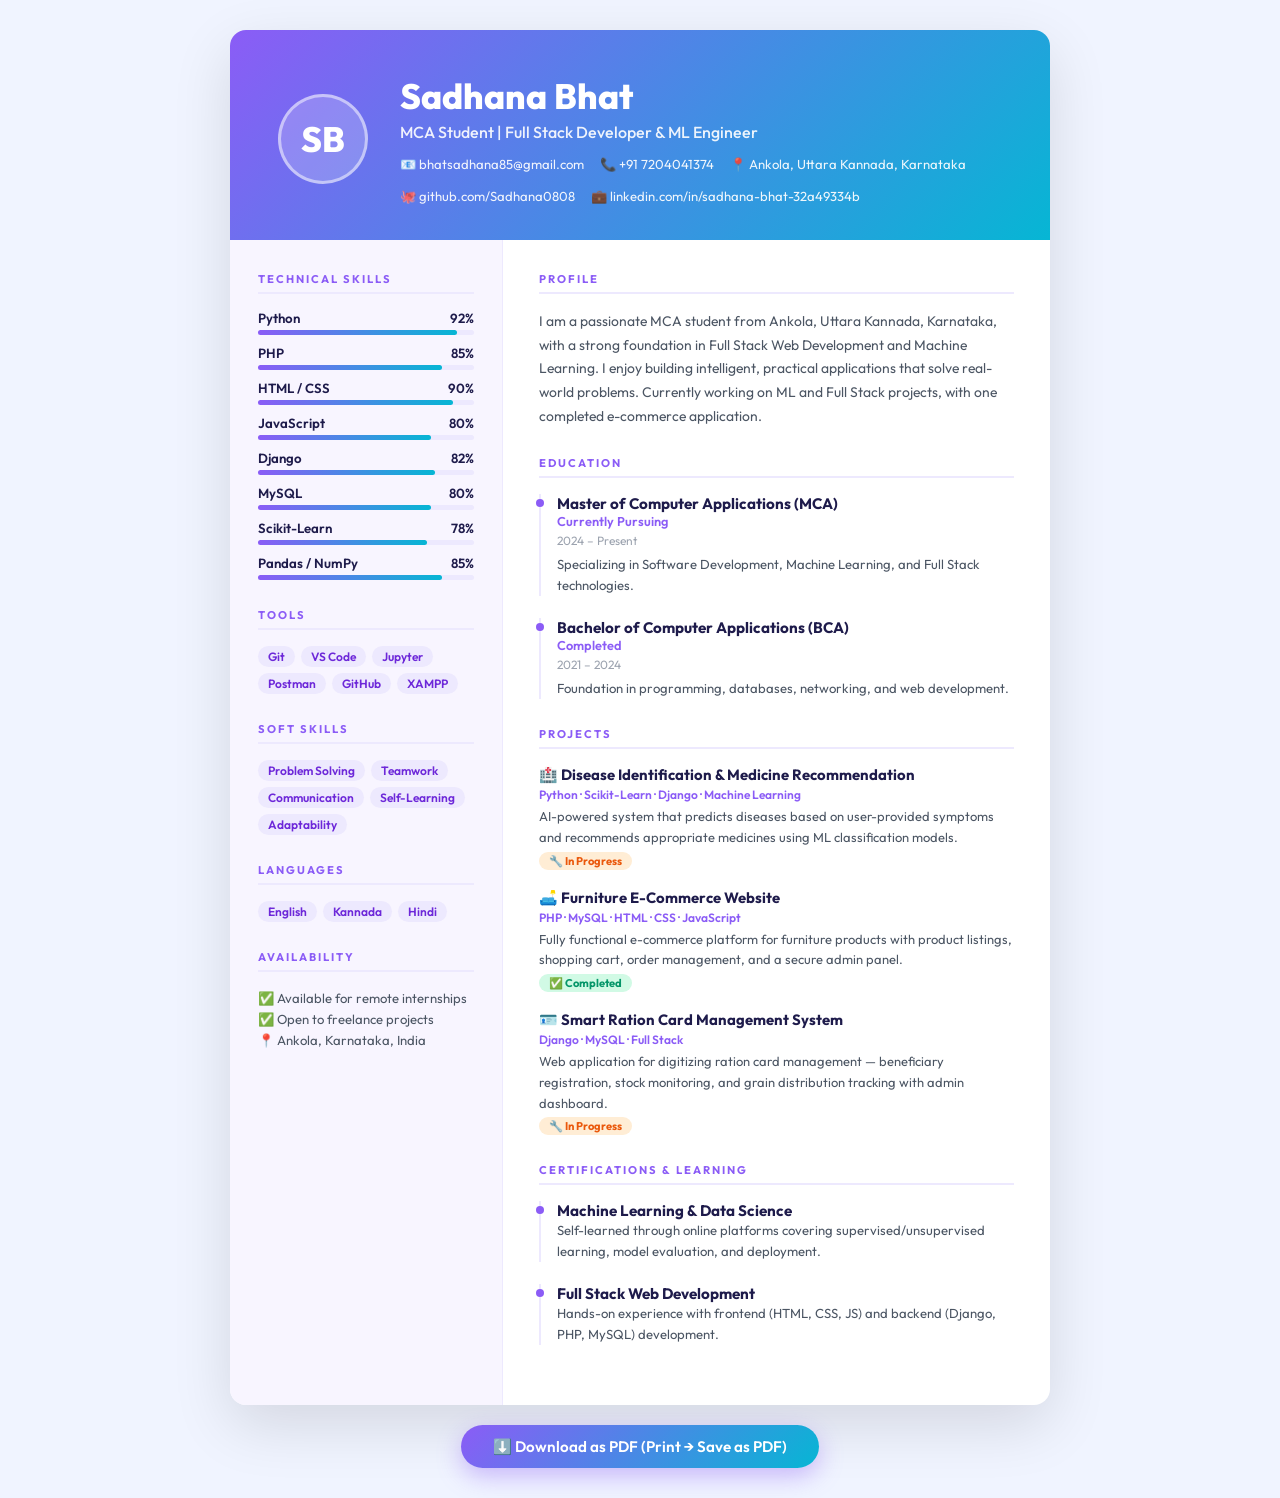
==== cv.html @ f1d55260 "Add files via upload" ====
<!DOCTYPE html>
<html lang="en">
<head>
  <meta charset="UTF-8"/>
  <meta name="viewport" content="width=device-width, initial-scale=1.0"/>
  <title>Sadhana Bhat - CV</title>
  <link href="https://fonts.googleapis.com/css2?family=Outfit:wght@300;400;500;600;700&family=Fira+Code:wght@400&display=swap" rel="stylesheet"/>
  <style>
    *, *::before, *::after { margin: 0; padding: 0; box-sizing: border-box; }
    body {
      font-family: 'Outfit', sans-serif;
      background: #f0f4ff;
      color: #1e1b4b;
      padding: 30px 16px;
    }
    .cv-wrapper {
      max-width: 820px;
      margin: 0 auto;
      background: #fff;
      border-radius: 16px;
      overflow: hidden;
      box-shadow: 0 20px 60px rgba(0,0,0,0.12);
    }

    /* HEADER */
    .cv-header {
      background: linear-gradient(135deg, #8b5cf6, #06b6d4);
      padding: 44px 48px 36px;
      color: #fff;
      display: flex;
      align-items: center;
      gap: 32px;
    }
    .cv-avatar {
      width: 90px; height: 90px;
      border-radius: 50%;
      background: rgba(255,255,255,0.2);
      border: 3px solid rgba(255,255,255,0.5);
      display: flex; align-items: center; justify-content: center;
      font-size: 2.2rem; font-weight: 800;
      flex-shrink: 0;
    }
    .cv-name { font-size: 2.2rem; font-weight: 800; margin-bottom: 4px; }
    .cv-role { font-size: 1rem; opacity: 0.9; font-weight: 500; margin-bottom: 14px; }
    .cv-contact-row {
      display: flex; flex-wrap: wrap; gap: 16px;
      font-size: 0.82rem; opacity: 0.92;
    }
    .cv-contact-row span { display: flex; align-items: center; gap: 5px; }

    /* BODY */
    .cv-body { display: grid; grid-template-columns: 1fr 2fr; }
    .cv-sidebar {
      background: #f8f5ff;
      padding: 32px 28px;
      border-right: 1px solid #ede9fe;
    }
    .cv-main { padding: 32px 36px; }

    /* SECTION TITLES */
    .section-title {
      font-size: 0.7rem; font-weight: 700;
      letter-spacing: 2px; text-transform: uppercase;
      color: #8b5cf6;
      border-bottom: 2px solid #ede9fe;
      padding-bottom: 6px; margin-bottom: 16px;
    }
    .cv-section { margin-bottom: 28px; }

    /* SKILLS */
    .skill-item { margin-bottom: 10px; }
    .skill-label { display: flex; justify-content: space-between; font-size: 0.83rem; font-weight: 600; margin-bottom: 4px; }
    .skill-bar { height: 5px; background: #ede9fe; border-radius: 3px; }
    .skill-fill { height: 100%; border-radius: 3px; background: linear-gradient(90deg, #8b5cf6, #06b6d4); }

    /* TAGS */
    .tags { display: flex; flex-wrap: wrap; gap: 6px; }
    .tag {
      background: #ede9fe; color: #6d28d9;
      padding: 3px 10px; border-radius: 50px;
      font-size: 0.75rem; font-weight: 600;
    }

    /* TIMELINE */
    .timeline-item { margin-bottom: 22px; padding-left: 16px; border-left: 2px solid #ede9fe; position: relative; }
    .timeline-item::before {
      content: ''; position: absolute;
      left: -5px; top: 5px;
      width: 8px; height: 8px;
      background: #8b5cf6; border-radius: 50%;
    }
    .tl-title { font-size: 0.95rem; font-weight: 700; color: #1e1b4b; }
    .tl-sub { font-size: 0.8rem; color: #8b5cf6; font-weight: 600; margin-bottom: 4px; }
    .tl-date { font-size: 0.75rem; color: #9ca3af; margin-bottom: 6px; }
    .tl-desc { font-size: 0.82rem; color: #4b5563; line-height: 1.6; }

    /* PROJECT CARD */
    .proj-item { margin-bottom: 18px; }
    .proj-title { font-size: 0.93rem; font-weight: 700; margin-bottom: 3px; }
    .proj-stack { font-size: 0.75rem; color: #8b5cf6; font-weight: 600; margin-bottom: 4px; }
    .proj-desc { font-size: 0.81rem; color: #4b5563; line-height: 1.6; }
    .proj-status {
      display: inline-block; margin-top: 4px;
      padding: 2px 10px; border-radius: 50px;
      font-size: 0.7rem; font-weight: 700;
    }
    .proj-status.done { background: #d1fae5; color: #059669; }
    .proj-status.wip { background: #ffedd5; color: #ea580c; }

    /* PRINT */
    .print-btn {
      display: block; width: fit-content;
      margin: 20px auto 0;
      background: linear-gradient(135deg, #8b5cf6, #06b6d4);
      color: #fff; padding: 12px 32px;
      border: none; border-radius: 50px;
      font-size: 0.95rem; font-weight: 600;
      cursor: pointer; font-family: 'Outfit', sans-serif;
      box-shadow: 0 8px 24px rgba(139,92,246,0.4);
      transition: transform 0.2s, box-shadow 0.2s;
    }
    .print-btn:hover { transform: translateY(-2px); box-shadow: 0 12px 30px rgba(139,92,246,0.5); }

    @media print {
      body { background: #fff; padding: 0; }
      .cv-wrapper { box-shadow: none; border-radius: 0; }
      .print-btn { display: none !important; }
    }
  </style>
</head>
<body>

  <div class="cv-wrapper">

    <!-- HEADER -->
    <div class="cv-header">
      <div class="cv-avatar">SB</div>
      <div>
        <div class="cv-name">Sadhana Bhat</div>
        <div class="cv-role">MCA Student | Full Stack Developer & ML Engineer</div>
        <div class="cv-contact-row">
          <span>📧 bhatsadhana85@gmail.com</span>
          <span>📞 +91 7204041374</span>
          <span>📍 Ankola, Uttara Kannada, Karnataka</span>
          <span>🐙 github.com/Sadhana0808</span>
          <span>💼 linkedin.com/in/sadhana-bhat-32a49334b</span>
        </div>
      </div>
    </div>

    <div class="cv-body">

      <!-- SIDEBAR -->
      <div class="cv-sidebar">

        <div class="cv-section">
          <div class="section-title">Technical Skills</div>
          <div class="skill-item">
            <div class="skill-label"><span>Python</span><span>92%</span></div>
            <div class="skill-bar"><div class="skill-fill" style="width:92%"></div></div>
          </div>
          <div class="skill-item">
            <div class="skill-label"><span>PHP</span><span>85%</span></div>
            <div class="skill-bar"><div class="skill-fill" style="width:85%"></div></div>
          </div>
          <div class="skill-item">
            <div class="skill-label"><span>HTML / CSS</span><span>90%</span></div>
            <div class="skill-bar"><div class="skill-fill" style="width:90%"></div></div>
          </div>
          <div class="skill-item">
            <div class="skill-label"><span>JavaScript</span><span>80%</span></div>
            <div class="skill-bar"><div class="skill-fill" style="width:80%"></div></div>
          </div>
          <div class="skill-item">
            <div class="skill-label"><span>Django</span><span>82%</span></div>
            <div class="skill-bar"><div class="skill-fill" style="width:82%"></div></div>
          </div>
          <div class="skill-item">
            <div class="skill-label"><span>MySQL</span><span>80%</span></div>
            <div class="skill-bar"><div class="skill-fill" style="width:80%"></div></div>
          </div>
          <div class="skill-item">
            <div class="skill-label"><span>Scikit-Learn</span><span>78%</span></div>
            <div class="skill-bar"><div class="skill-fill" style="width:78%"></div></div>
          </div>
          <div class="skill-item">
            <div class="skill-label"><span>Pandas / NumPy</span><span>85%</span></div>
            <div class="skill-bar"><div class="skill-fill" style="width:85%"></div></div>
          </div>
        </div>

        <div class="cv-section">
          <div class="section-title">Tools</div>
          <div class="tags">
            <span class="tag">Git</span>
            <span class="tag">VS Code</span>
            <span class="tag">Jupyter</span>
            <span class="tag">Postman</span>
            <span class="tag">GitHub</span>
            <span class="tag">XAMPP</span>
          </div>
        </div>

        <div class="cv-section">
          <div class="section-title">Soft Skills</div>
          <div class="tags">
            <span class="tag">Problem Solving</span>
            <span class="tag">Teamwork</span>
            <span class="tag">Communication</span>
            <span class="tag">Self-Learning</span>
            <span class="tag">Adaptability</span>
          </div>
        </div>

        <div class="cv-section">
          <div class="section-title">Languages</div>
          <div class="tags">
            <span class="tag">English</span>
            <span class="tag">Kannada</span>
            <span class="tag">Hindi</span>
          </div>
        </div>

        <div class="cv-section">
          <div class="section-title">Availability</div>
          <p style="font-size:0.82rem;color:#4b5563;line-height:1.6">
            ✅ Available for remote internships<br/>
            ✅ Open to freelance projects<br/>
            📍 Ankola, Karnataka, India
          </p>
        </div>

      </div>

      <!-- MAIN -->
      <div class="cv-main">

        <div class="cv-section">
          <div class="section-title">Profile</div>
          <p style="font-size:0.87rem;color:#4b5563;line-height:1.7">
            I am a passionate MCA student from Ankola, Uttara Kannada, Karnataka, with a strong foundation in Full Stack Web Development and Machine Learning. I enjoy building intelligent, practical applications that solve real-world problems. Currently working on ML and Full Stack projects, with one completed e-commerce application.
          </p>
        </div>

        <div class="cv-section">
          <div class="section-title">Education</div>
          <div class="timeline-item">
            <div class="tl-title">Master of Computer Applications (MCA)</div>
            <div class="tl-sub">Currently Pursuing</div>
            <div class="tl-date">2024 – Present</div>
            <div class="tl-desc">Specializing in Software Development, Machine Learning, and Full Stack technologies.</div>
          </div>
          <div class="timeline-item">
            <div class="tl-title">Bachelor of Computer Applications (BCA)</div>
            <div class="tl-sub">Completed</div>
            <div class="tl-date">2021 – 2024</div>
            <div class="tl-desc">Foundation in programming, databases, networking, and web development.</div>
          </div>
        </div>

        <div class="cv-section">
          <div class="section-title">Projects</div>

          <div class="proj-item">
            <div class="proj-title">🏥 Disease Identification & Medicine Recommendation</div>
            <div class="proj-stack">Python · Scikit-Learn · Django · Machine Learning</div>
            <div class="proj-desc">AI-powered system that predicts diseases based on user-provided symptoms and recommends appropriate medicines using ML classification models.</div>
            <span class="proj-status wip">🔧 In Progress</span>
          </div>

          <div class="proj-item">
            <div class="proj-title">🛋️ Furniture E-Commerce Website</div>
            <div class="proj-stack">PHP · MySQL · HTML · CSS · JavaScript</div>
            <div class="proj-desc">Fully functional e-commerce platform for furniture products with product listings, shopping cart, order management, and a secure admin panel.</div>
            <span class="proj-status done">✅ Completed</span>
          </div>

          <div class="proj-item">
            <div class="proj-title">🪪 Smart Ration Card Management System</div>
            <div class="proj-stack">Django · MySQL · Full Stack</div>
            <div class="proj-desc">Web application for digitizing ration card management — beneficiary registration, stock monitoring, and grain distribution tracking with admin dashboard.</div>
            <span class="proj-status wip">🔧 In Progress</span>
          </div>
        </div>

        <div class="cv-section">
          <div class="section-title">Certifications & Learning</div>
          <div class="timeline-item">
            <div class="tl-title">Machine Learning & Data Science</div>
            <div class="tl-desc">Self-learned through online platforms covering supervised/unsupervised learning, model evaluation, and deployment.</div>
          </div>
          <div class="timeline-item">
            <div class="tl-title">Full Stack Web Development</div>
            <div class="tl-desc">Hands-on experience with frontend (HTML, CSS, JS) and backend (Django, PHP, MySQL) development.</div>
          </div>
        </div>

      </div>
    </div>
  </div>

  <button class="print-btn" onclick="window.print()">⬇️ Download as PDF (Print → Save as PDF)</button>

</body>
</html>
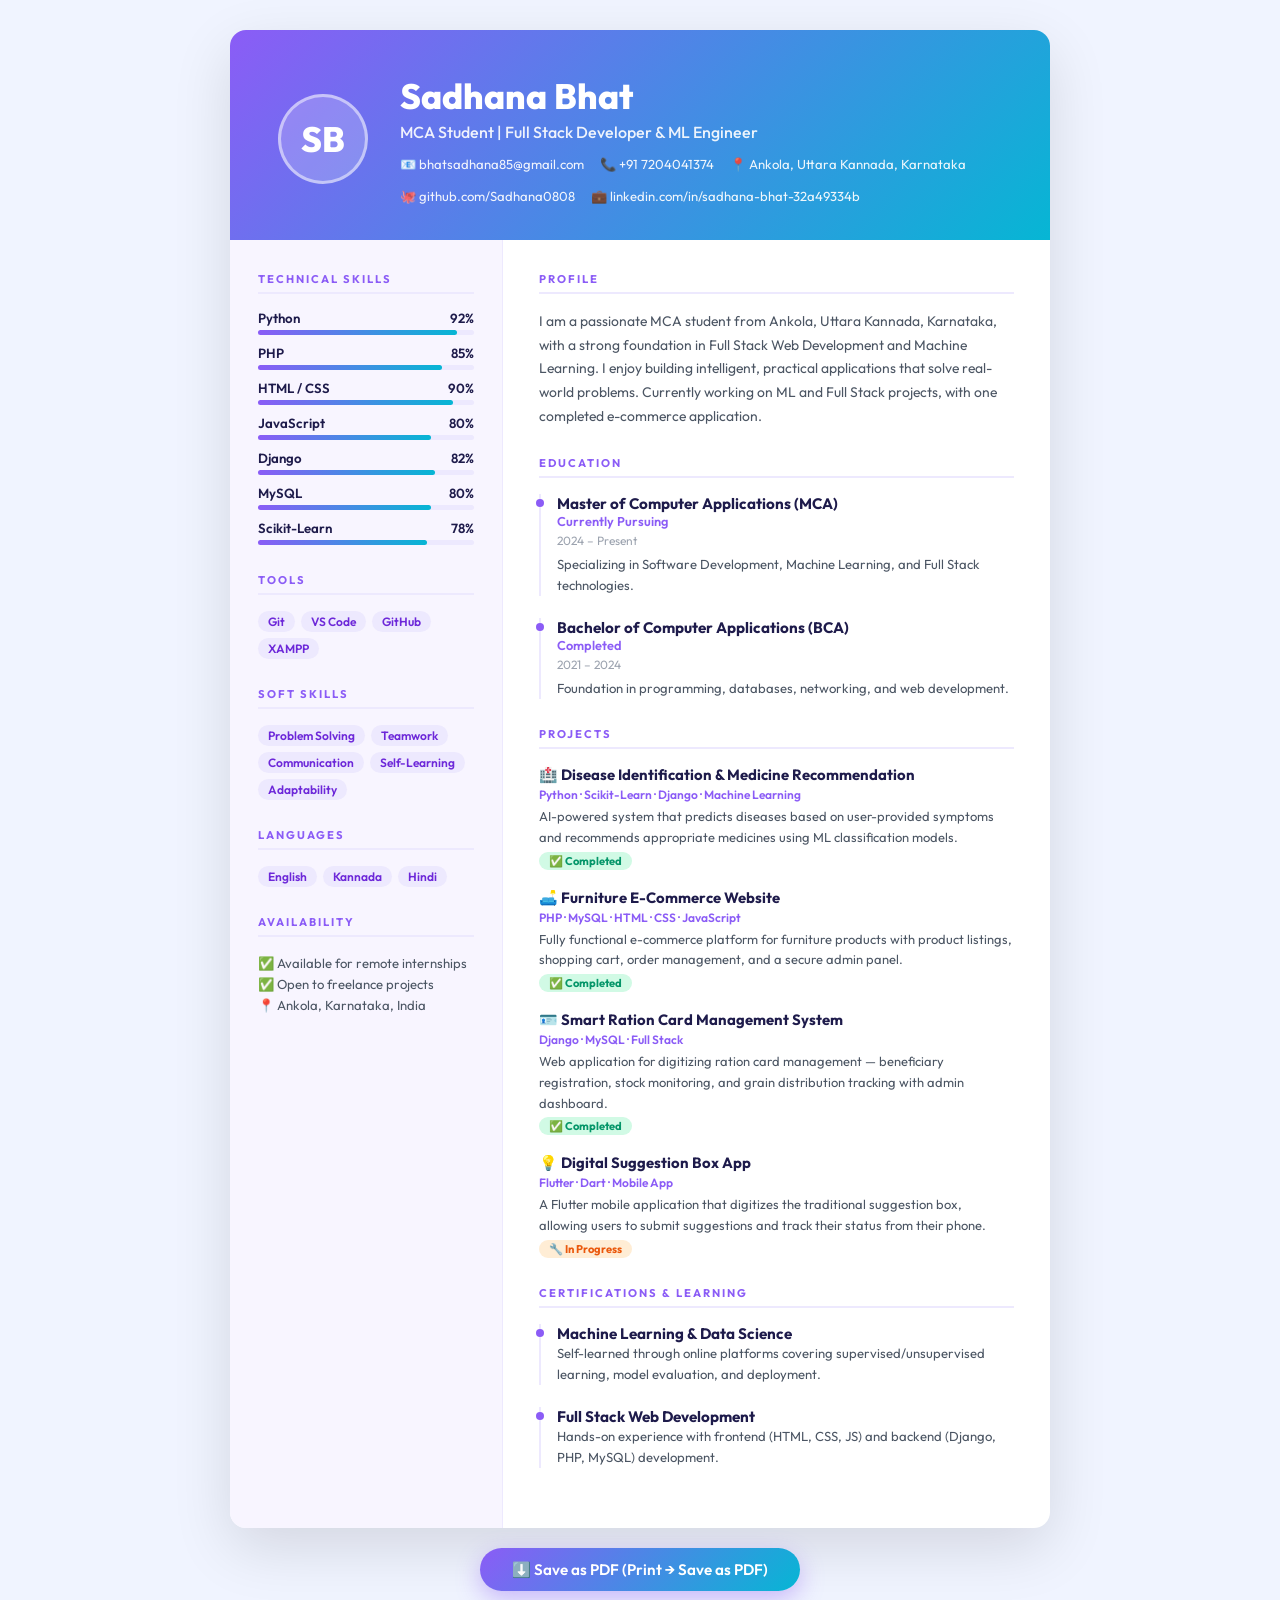
==== commit 7b3afff1: "Add files via upload" ====
--- a/cv.html
+++ b/cv.html
@@ -183,10 +183,6 @@
             <div class="skill-label"><span>Scikit-Learn</span><span>78%</span></div>
             <div class="skill-bar"><div class="skill-fill" style="width:78%"></div></div>
           </div>
-          <div class="skill-item">
-            <div class="skill-label"><span>Pandas / NumPy</span><span>85%</span></div>
-            <div class="skill-bar"><div class="skill-fill" style="width:85%"></div></div>
-          </div>
         </div>
 
         <div class="cv-section">
@@ -194,8 +190,6 @@
           <div class="tags">
             <span class="tag">Git</span>
             <span class="tag">VS Code</span>
-            <span class="tag">Jupyter</span>
-            <span class="tag">Postman</span>
             <span class="tag">GitHub</span>
             <span class="tag">XAMPP</span>
           </div>
@@ -265,7 +259,7 @@
             <div class="proj-title">🏥 Disease Identification & Medicine Recommendation</div>
             <div class="proj-stack">Python · Scikit-Learn · Django · Machine Learning</div>
             <div class="proj-desc">AI-powered system that predicts diseases based on user-provided symptoms and recommends appropriate medicines using ML classification models.</div>
-            <span class="proj-status wip">🔧 In Progress</span>
+            <span class="proj-status done">✅ Completed</span>
           </div>
 
           <div class="proj-item">
@@ -279,6 +273,13 @@
             <div class="proj-title">🪪 Smart Ration Card Management System</div>
             <div class="proj-stack">Django · MySQL · Full Stack</div>
             <div class="proj-desc">Web application for digitizing ration card management — beneficiary registration, stock monitoring, and grain distribution tracking with admin dashboard.</div>
+            <span class="proj-status done">✅ Completed</span>
+          </div>
+
+          <div class="proj-item">
+            <div class="proj-title">💡 Digital Suggestion Box App</div>
+            <div class="proj-stack">Flutter · Dart · Mobile App</div>
+            <div class="proj-desc">A Flutter mobile application that digitizes the traditional suggestion box, allowing users to submit suggestions and track their status from their phone.</div>
             <span class="proj-status wip">🔧 In Progress</span>
           </div>
         </div>
@@ -299,7 +300,7 @@
     </div>
   </div>
 
-  <button class="print-btn" onclick="window.print()">⬇️ Download as PDF (Print → Save as PDF)</button>
+  <button class="print-btn" onclick="window.print()">⬇️ Save as PDF (Print → Save as PDF)</button>
 
 </body>
 </html>
